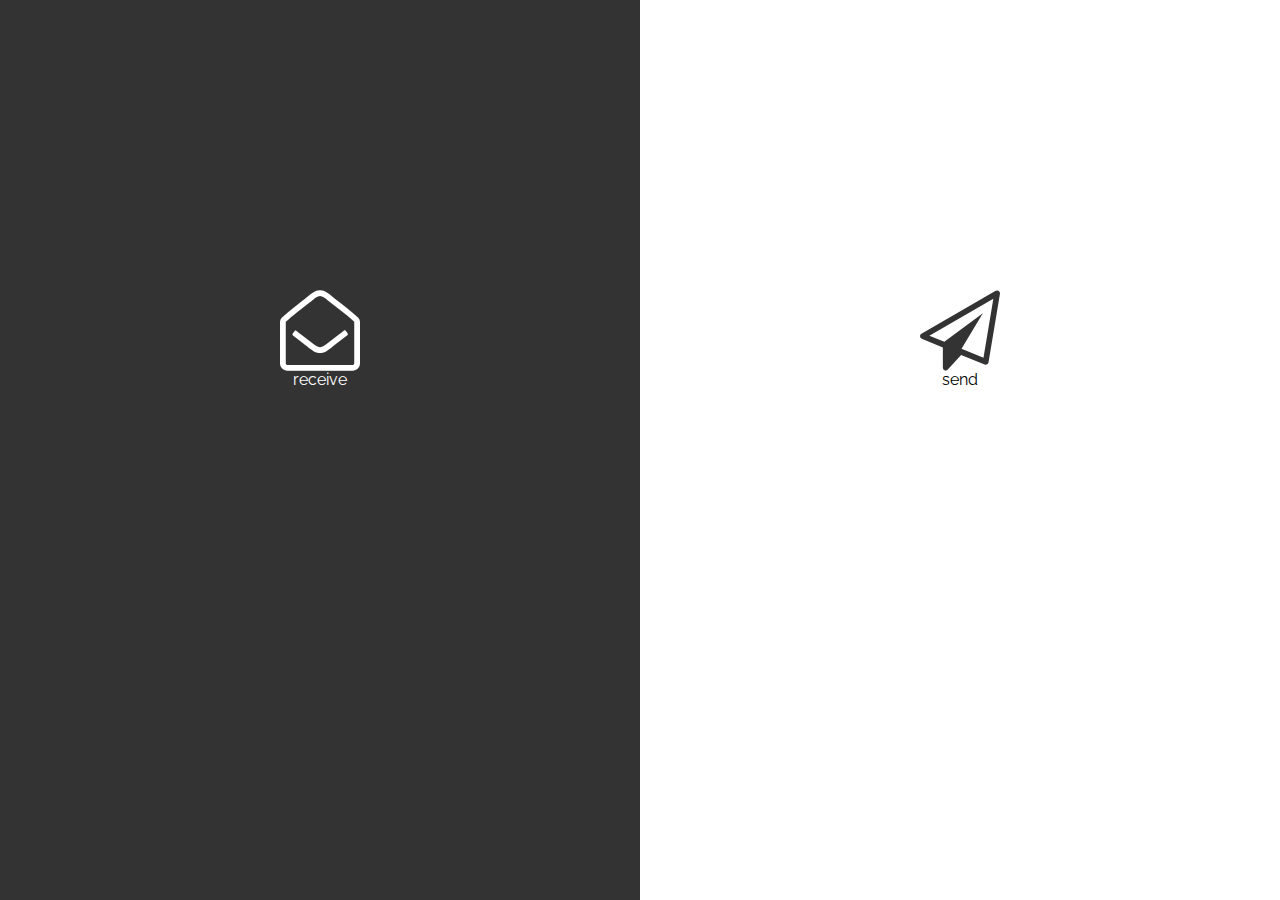
==== resources/app/index.html @ c2e518ab "added UI libraries" ====
<!DOCTYPE html>
<html lang="en">
<head>
    <meta charset="UTF-8">
    <link rel="stylesheet" href="static/css/base.css"/>
    <link rel="stylesheet" href="static/lib/astiloader/astiloader.css">
    <link rel="stylesheet" href="static/lib/astimodaler/astimodaler.css">
    <link rel="stylesheet" href="static/lib/astinotifier/astinotifier.css">
    <link rel="stylesheet" href="static/lib/font-awesome-4.7.0/css/font-awesome.min.css">
    <link href="https://fonts.googleapis.com/css?family=Raleway" rel="stylesheet">
</head>
<body>
    <div class="left" id="dirs">
        <div class="icon">
            <a class="btn btn-default btn-lg">
                <i class="fa fa-envelope-open-o icon fa-5x icon-rcv"></i><br>receive</a>
        </div>
    </div>
    <div class="right">
        <div class="icon">
            <a class="btn btn-default btn-lg">
                <i class="fa fa-send-o fa-5x icon icon-send"></i><br>send</a>
        </div>
    </div>
    <script src="static/js/index.js"></script>
    <script src="static/lib/astiloader/astiloader.js"></script>
    <script src="static/lib/astimodaler/astimodaler.js"></script>
    <script src="static/lib/astinotifier/astinotifier.js"></script>
    <script type="text/javascript">
        index.init();
    </script>
</body>
</html>
---- resources/app/static/css/base.css ----
* {
    box-sizing:  border-box;
    font-family: 'Raleway', sans-serif;

}

html, body {
    background-color: #fff;
    color: #000;
    height: 100%;
    margin: 0;
    width: 100%;
}

.left {
    text-align: center;
    background-color: #333;
    color: #fff;
    float: left;
    height: 100%;
    overflow: auto;
    padding: 15px;
    width: 50%;
}

.dir {
    cursor: pointer;
    padding: 3px;
}

.dir .fa {
    margin-right: 5px;
}

.right {
    text-align: center;
    float: right;
    height: 100%;
    overflow: auto;
    padding: 15px;
    width: 50%;
}

.title {
    font-size: 1.5em;
    text-align: center;
    word-wrap: break-word;
}

.panel {
    background-color: #f1f1f1;
    border: solid 1px #e1e1e1;
    border-radius: 4px;
    margin-top: 15px;
    padding: 15px;
    text-align: center;
}

.stat {
    font-weight: bold;
}

.chart_title {
    margin-bottom: 5px;
}

.icon-send {
    color: #333;
    margin-top: 45%;
}

.icon-send:hover {
    color: #a5a5a5;
}

.icon-rcv {
    color: #FFF;
    margin-top: 45%;
}

.icon-rcv:hover {
    color: #a5a5a5;
}

.icon: {
    position: relative;
    vertical-align: middle;
    display: table-cell;
}
---- resources/app/static/lib/astiloader/astiloader.css ----
.astiloader {
    color: #fff;
    display: none;
    height: 100%;
    left: 0;
    position: absolute;
    top: 0;
    width: 100%;
}
.astiloader-background {
    background-color: #000;
    height: 100%;
    left: 0;
    opacity: 0.7;
    position: absolute;
    top: 0;
    width: 100%;
}
.astiloader-table {
    display: table;
    height: 100%;
    left: 0;
    position: absolute;
    top: 0;
    width: 100%;
}
.astiloader-content {
    display: table-cell;
    height: 100%;
    text-align: center;
    vertical-align: middle;
    width: 100%;
}
---- resources/app/static/lib/astimodaler/astimodaler.css ----
.astimodaler {
    color: #fff;
    display: none;
    height: 100%;
    left: 0;
    position: fixed;
    top: 0;
    width: 100%;
}
.astimodaler-background {
    background-color: #000;
    height: 100%;
    left: 0;
    opacity: 0.7;
    position: absolute;
    top: 0;
    width: 100%;
}
.astimodaler-table {
    display: table;
    height: 100%;
    left: 0;
    position: absolute;
    top: 0;
    width: 100%;
}
.astimodaler-wrapper {
    display: table-cell;
    height: 100%;
    padding: 2em;
    text-align: center;
    vertical-align: middle;
    width: 100%;
}
.astimodaler-body {
    background-color: #f1f1f1;
    border-radius: 5px;
    color: #333;
    padding: 2em;
    position: relative;
}
.astimodaler-close {
    cursor: pointer;
    position: absolute;
    right: 0.65em;
    top: 0.65em;
}
---- resources/app/static/lib/astinotifier/astinotifier.css ----
.astinotifier {
    right: 0;
    position: fixed;
    top: 0;
    width: 100%;
}
@media (min-width: 768px) {
    .astinotifier {
        max-width: 400px;
    }
}
.astinotifier-wrapper {
    padding: 10px 10px 0 10px;
}
.astinotifier-item {
    width: 100%;
    border-radius: 4px;
    display: table;
    padding: 20px;
    text-shadow: 0 1px 0 rgba(255, 255, 255, .2);
    -webkit-box-shadow: inset 0 1px 0 rgba(255, 255, 255, .25), 0 1px 2px rgba(0, 0, 0, .05);
    box-shadow: inset 0 1px 0 rgba(255, 255, 255, .25), 0 1px 2px rgba(0, 0, 0, .05);
    box-sizing: border-box;
}
.astinotifier-item.success {
    color: #3c763d;
    background-color: #dff0d8;
    background-image: -webkit-linear-gradient(top, #dff0d8 0, #c8e5bc 100%);
    background-image: -o-linear-gradient(top, #dff0d8 0, #c8e5bc 100%);
    background-image: -webkit-gradient(linear, left top, left bottom, from(#dff0d8), to(#c8e5bc));
    background-image: linear-gradient(to bottom, #dff0d8 0, #c8e5bc 100%);
    filter: progid:DXImageTransform.Microsoft.gradient(startColorstr='#ffdff0d8', endColorstr='#ffc8e5bc', GradientType=0);
    background-repeat: repeat-x;
    border-color: #b2dba1
}
.astinotifier-item.info {
    color: #31708f;
    background-color: #d9edf7;
    background-image: -webkit-linear-gradient(top, #d9edf7 0, #b9def0 100%);
    background-image: -o-linear-gradient(top, #d9edf7 0, #b9def0 100%);
    background-image: -webkit-gradient(linear, left top, left bottom, from(#d9edf7), to(#b9def0));
    background-image: linear-gradient(to bottom, #d9edf7 0, #b9def0 100%);
    filter: progid:DXImageTransform.Microsoft.gradient(startColorstr='#ffd9edf7', endColorstr='#ffb9def0', GradientType=0);
    background-repeat: repeat-x;
    border-color: #9acfea
}
.astinotifier-item.warning {
    color: #8a6d3b;
    background-color: #fcf8e3;
    background-image: -webkit-linear-gradient(top, #fcf8e3 0, #f8efc0 100%);
    background-image: -o-linear-gradient(top, #fcf8e3 0, #f8efc0 100%);
    background-image: -webkit-gradient(linear, left top, left bottom, from(#fcf8e3), to(#f8efc0));
    background-image: linear-gradient(to bottom, #fcf8e3 0, #f8efc0 100%);
    filter: progid:DXImageTransform.Microsoft.gradient(startColorstr='#fffcf8e3', endColorstr='#fff8efc0', GradientType=0);
    background-repeat: repeat-x;
    border-color: #f5e79e
}
.astinotifier-item.error {
    color: #a94442;
    background-color: #f2dede;
    background-image: -webkit-linear-gradient(top, #f2dede 0, #e7c3c3 100%);
    background-image: -o-linear-gradient(top, #f2dede 0, #e7c3c3 100%);
    background-image: -webkit-gradient(linear, left top, left bottom, from(#f2dede), to(#e7c3c3));
    background-image: linear-gradient(to bottom, #f2dede 0, #e7c3c3 100%);
    filter: progid:DXImageTransform.Microsoft.gradient(startColorstr='#fff2dede', endColorstr='#ffe7c3c3', GradientType=0);
    background-repeat: repeat-x;
    border-color: #dca7a7
}
.astinotifier-label {
    display: table-cell;
    text-align: center;
    vertical-align: middle;
}
.astinotifier-close {
    cursor: pointer;
    display: table-cell;
    text-align: right;
    vertical-align: middle;
    width: 25px;
}
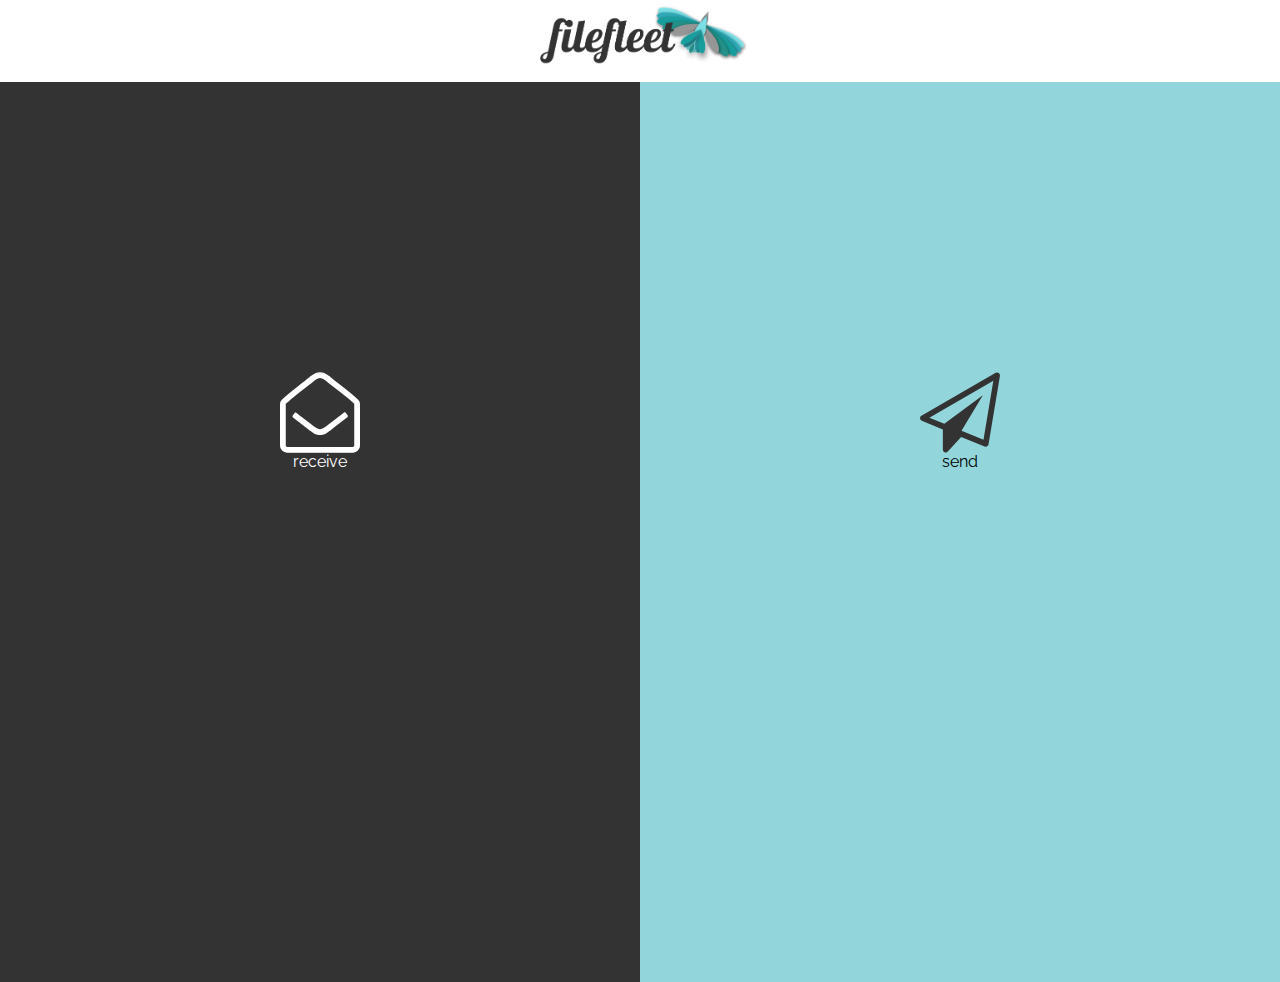
==== commit 147b6720: "Added logo to index.html" ====
--- a/resources/app/index.html
+++ b/resources/app/index.html
@@ -1,33 +1,40 @@
 <!DOCTYPE html>
 <html lang="en">
+
 <head>
     <meta charset="UTF-8">
-    <link rel="stylesheet" href="static/css/base.css"/>
+    <link rel="stylesheet" href="static/css/base.css" />
     <link rel="stylesheet" href="static/lib/astiloader/astiloader.css">
     <link rel="stylesheet" href="static/lib/astimodaler/astimodaler.css">
     <link rel="stylesheet" href="static/lib/astinotifier/astinotifier.css">
     <link rel="stylesheet" href="static/lib/font-awesome-4.7.0/css/font-awesome.min.css">
     <link href="https://fonts.googleapis.com/css?family=Raleway" rel="stylesheet">
 </head>
+
 <body>
+    <div id="bird">
+        <img  src="../images/logo.png" alt="Smiley face" height="70" >
+    </div>
     <div class="left" id="dirs">
         <div class="icon">
-            <a class="btn btn-default btn-lg">
-                <i class="fa fa-envelope-open-o icon fa-5x icon-rcv"></i><br>receive</a>
+            <a class="btn btn-default btn-lg" href="rcv.html">
+                <i class="fa fa-envelope-open-o icon fa-5x icon-rcv"></i>
+            </a>
+            <br>receive
         </div>
     </div>
     <div class="right">
         <div class="icon">
-            <a class="btn btn-default btn-lg">
-                <i class="fa fa-send-o fa-5x icon icon-send"></i><br>send</a>
+            <a class="btn btn-default btn-lg" href="send.html">
+                <i class="fa fa-send-o fa-5x icon icon-send"></i>
+            </a>
+            <br>send
         </div>
     </div>
     <script src="static/js/index.js"></script>
     <script src="static/lib/astiloader/astiloader.js"></script>
     <script src="static/lib/astimodaler/astimodaler.js"></script>
     <script src="static/lib/astinotifier/astinotifier.js"></script>
-    <script type="text/javascript">
-        index.init();
-    </script>
 </body>
+
 </html>--- a/resources/app/static/css/base.css
+++ b/resources/app/static/css/base.css
@@ -11,6 +11,12 @@
     margin: 0;
     width: 100%;
 }
+
+input {
+    padding: 10px;
+    margin: 5px;
+}
+
 
 .left {
     text-align: center;
@@ -33,6 +39,7 @@
 }
 
 .right {
+    background-color: #92d6db;
     text-align: center;
     float: right;
     height: 100%;
@@ -64,13 +71,23 @@
     margin-bottom: 5px;
 }
 
+.back {
+    color: #333;
+}
+
+.back:hover {
+    color: #a5a5a5;
+    cursor: pointer; /* "hand" cursor */
+}
+
 .icon-send {
     color: #333;
     margin-top: 45%;
 }
 
-.icon-send:hover {
+.icon-send:hover ,.send:hover {
     color: #a5a5a5;
+    cursor: pointer; /* "hand" cursor */
 }
 
 .icon-rcv {
@@ -80,10 +97,36 @@
 
 .icon-rcv:hover {
     color: #a5a5a5;
+    cursor: pointer; /* "hand" cursor */
 }
 
-.icon: {
-    position: relative;
-    vertical-align: middle;
-    display: table-cell;
+.send-container {
+    text-align: center;
+    float: right;
+    height: 100%;
+    overflow: auto;
+    padding: 15px;
+    width: 100%;
+}
+
+.form {
+    margin-top: 5%;
+}
+
+.upload {
+    text-align: center;
+    padding-left: 6.5%;
+}
+
+.send {
+    color: #333;
+}
+
+#error-message {
+    color: red;
+}
+
+#bird {
+    text-align: center;
+    font-size: 50px;
 }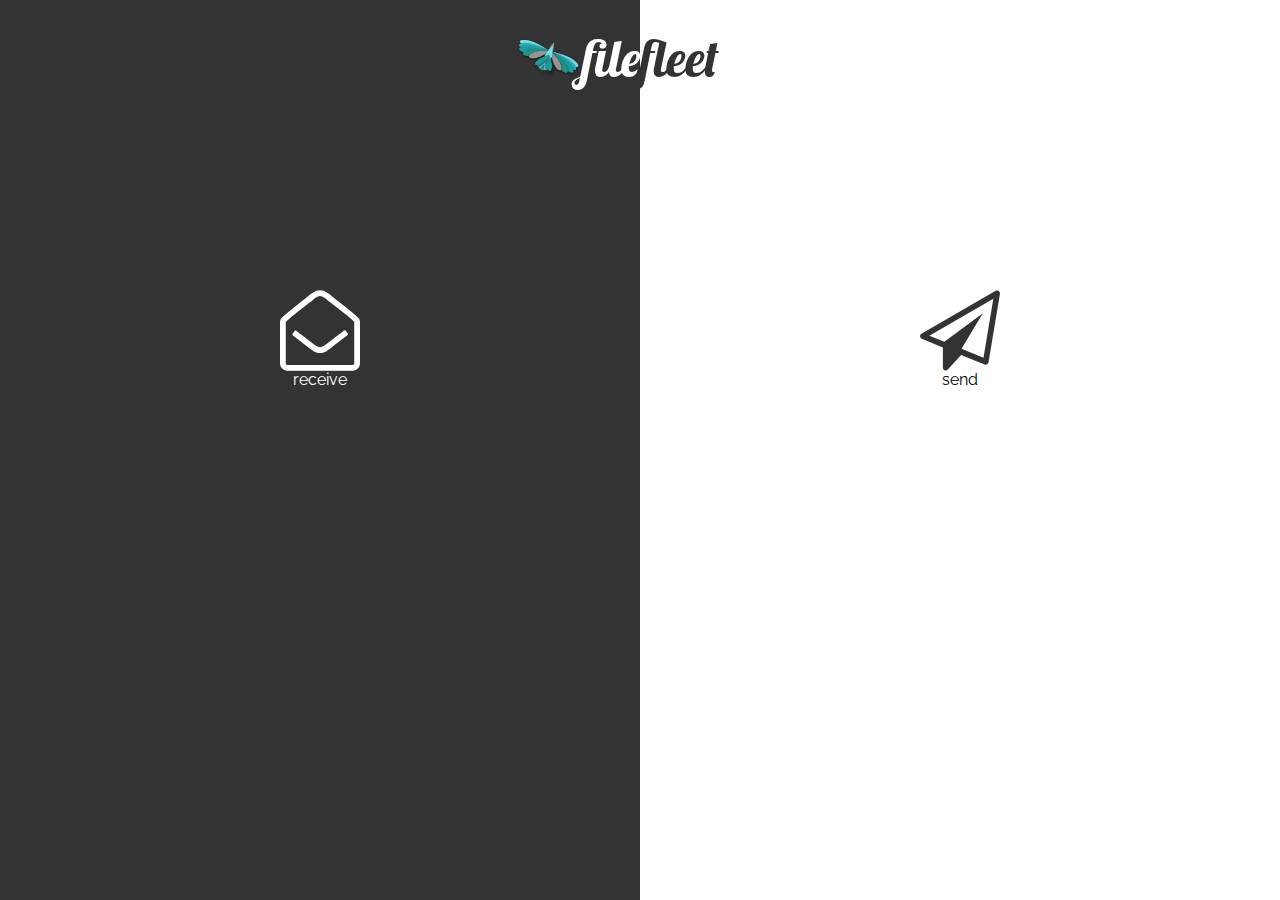
==== commit 03f507b0: "Updated logo" ====
--- a/resources/app/index.html
+++ b/resources/app/index.html
@@ -9,13 +9,12 @@
     <link rel="stylesheet" href="static/lib/astinotifier/astinotifier.css">
     <link rel="stylesheet" href="static/lib/font-awesome-4.7.0/css/font-awesome.min.css">
     <link href="https://fonts.googleapis.com/css?family=Raleway" rel="stylesheet">
+    <link href="https://fonts.googleapis.com/css?family=Lobster" rel="stylesheet">
 </head>
 
 <body>
-    <div id="bird">
-        <img  src="../images/logo.png" alt="Smiley face" height="70" >
-    </div>
     <div class="left" id="dirs">
+        <div id="title-l"><img  src="../images/icon2.png" alt="Smiley face" height="40">file</div>
         <div class="icon">
             <a class="btn btn-default btn-lg" href="rcv.html">
                 <i class="fa fa-envelope-open-o icon fa-5x icon-rcv"></i>
@@ -24,6 +23,7 @@
         </div>
     </div>
     <div class="right">
+        <div id="title-r">fleet</div>
         <div class="icon">
             <a class="btn btn-default btn-lg" href="send.html">
                 <i class="fa fa-send-o fa-5x icon icon-send"></i>
--- a/resources/app/static/css/base.css
+++ b/resources/app/static/css/base.css
@@ -39,7 +39,6 @@
 }
 
 .right {
-    background-color: #92d6db;
     text-align: center;
     float: right;
     height: 100%;
@@ -126,7 +125,19 @@
     color: red;
 }
 
-#bird {
-    text-align: center;
+#title-l {
+    font-family: Lobster;
+    position: absolute;
+    right: 50%;
+    top: 3%;
+    font-size: 50px;
+}
+
+#title-r {
+    font-family: Lobster;
+    color: #333;
+    position: absolute;
+    left: 50%;
+    top: 3%;
     font-size: 50px;
 }